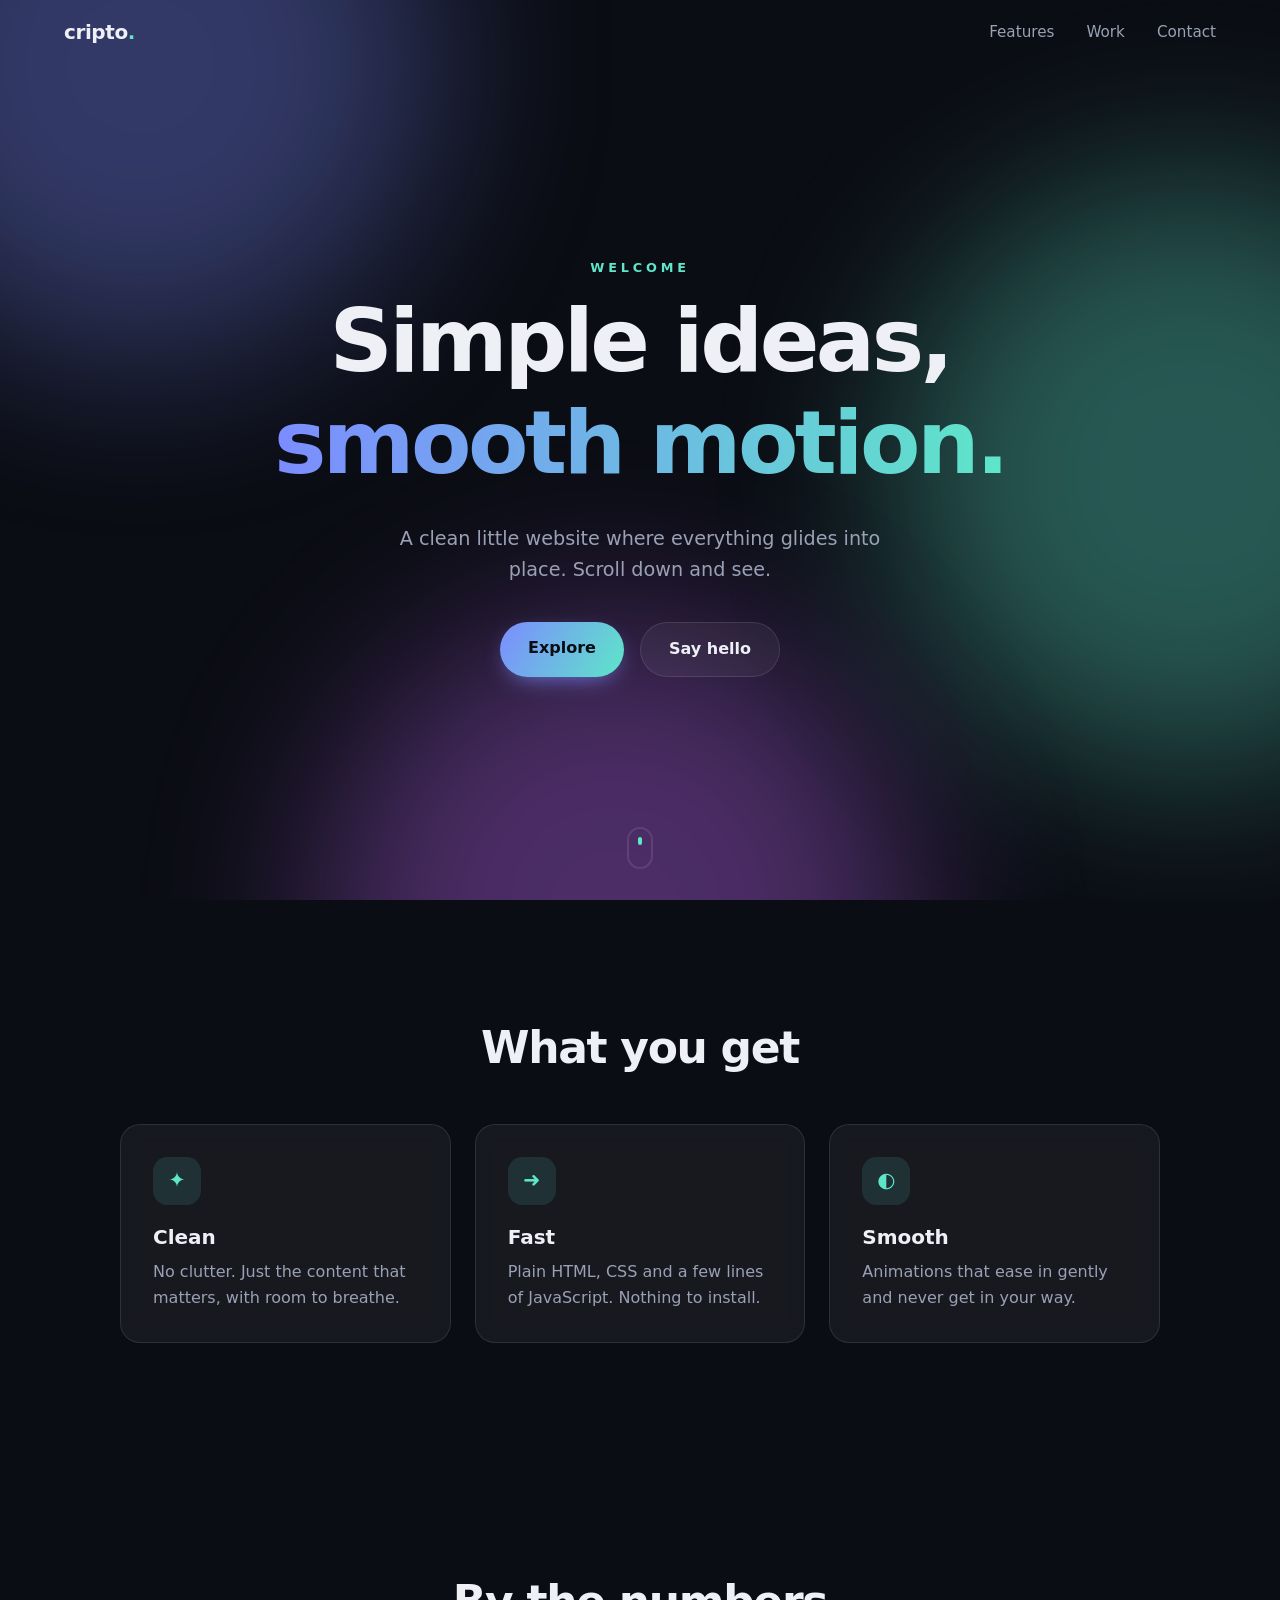
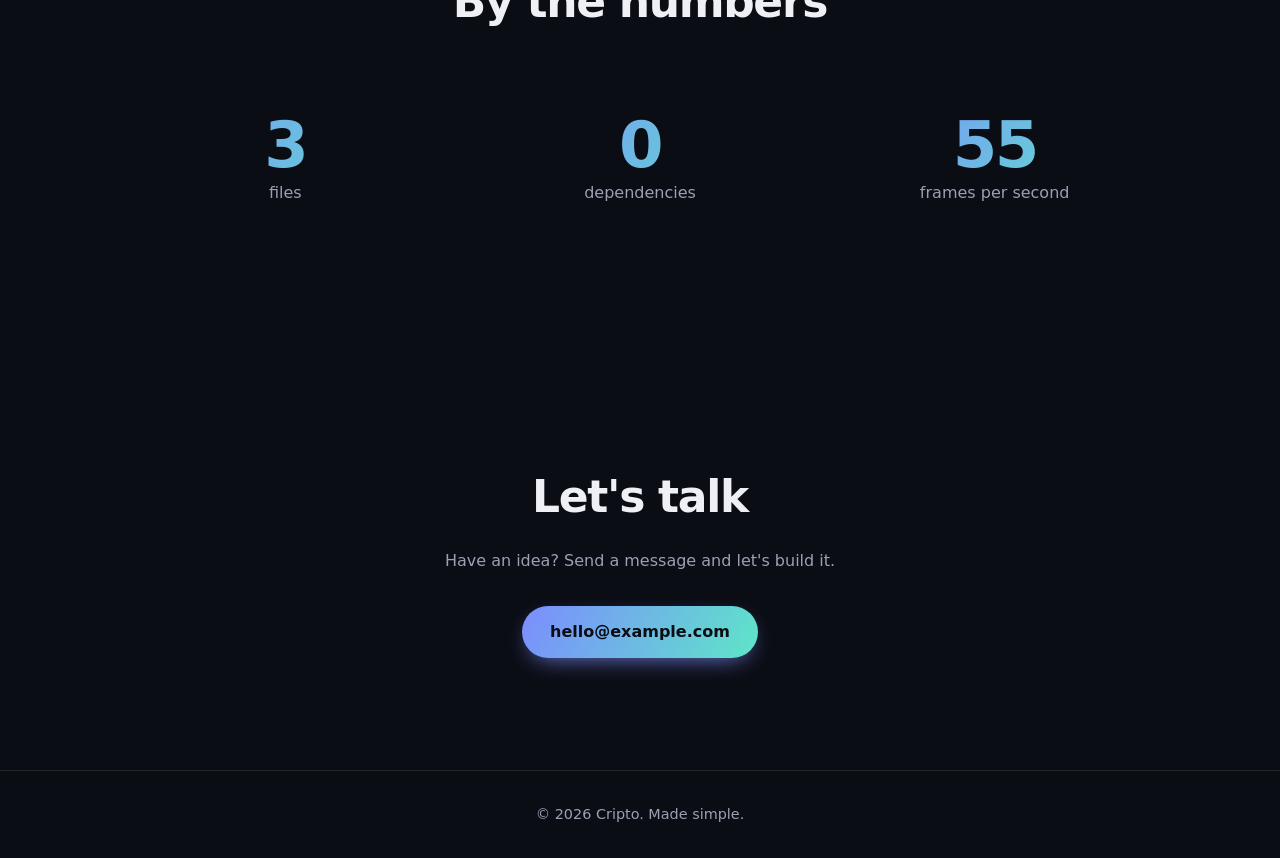
==== index.html @ 8497b8b5 "Add simple landing page with smooth animations Co-authored-by: Hoplite <288093033+usehoplite[bot]@us" ====
<!doctype html>
<html lang="en">
  <head>
    <meta charset="utf-8" />
    <meta name="viewport" content="width=device-width, initial-scale=1" />
    <title>Cripto — Simple &amp; Smooth</title>
    <meta name="description" content="A simple website with smooth animations." />
    <link rel="stylesheet" href="styles.css" />
  </head>
  <body>
    <div class="bg" aria-hidden="true">
      <span class="blob blob-a"></span>
      <span class="blob blob-b"></span>
      <span class="blob blob-c"></span>
    </div>

    <header class="nav">
      <a class="logo" href="#top">cripto<span>.</span></a>
      <nav>
        <a href="#features">Features</a>
        <a href="#work">Work</a>
        <a href="#contact">Contact</a>
      </nav>
    </header>

    <main id="top">
      <section class="hero">
        <p class="eyebrow rise" style="--i: 0">Welcome</p>
        <h1>
          <span class="line"><span class="rise" style="--i: 1">Simple ideas,</span></span>
          <span class="line"><span class="rise accent" style="--i: 2">smooth motion.</span></span>
        </h1>
        <p class="lead rise" style="--i: 3">
          A clean little website where everything glides into place. Scroll down and see.
        </p>
        <div class="actions rise" style="--i: 4">
          <a class="btn primary" href="#features">Explore</a>
          <a class="btn ghost" href="#contact">Say hello</a>
        </div>
        <a class="scroll-hint" href="#features" aria-label="Scroll to features"><span></span></a>
      </section>

      <section id="features" class="section">
        <h2 class="reveal">What you get</h2>
        <div class="grid">
          <article class="card reveal" style="--d: 0">
            <div class="icon">✦</div>
            <h3>Clean</h3>
            <p>No clutter. Just the content that matters, with room to breathe.</p>
          </article>
          <article class="card reveal" style="--d: 1">
            <div class="icon">➜</div>
            <h3>Fast</h3>
            <p>Plain HTML, CSS and a few lines of JavaScript. Nothing to install.</p>
          </article>
          <article class="card reveal" style="--d: 2">
            <div class="icon">◐</div>
            <h3>Smooth</h3>
            <p>Animations that ease in gently and never get in your way.</p>
          </article>
        </div>
      </section>

      <section id="work" class="section">
        <h2 class="reveal">By the numbers</h2>
        <div class="stats">
          <div class="stat reveal" style="--d: 0"><strong data-count="3">0</strong><span>files</span></div>
          <div class="stat reveal" style="--d: 1"><strong data-count="0">0</strong><span>dependencies</span></div>
          <div class="stat reveal" style="--d: 2"><strong data-count="60">0</strong><span>frames per second</span></div>
        </div>
      </section>

      <section id="contact" class="section contact">
        <h2 class="reveal">Let's talk</h2>
        <p class="reveal" style="--d: 1">Have an idea? Send a message and let's build it.</p>
        <a class="btn primary reveal" style="--d: 2" href="mailto:hello@example.com">hello@example.com</a>
      </section>
    </main>

    <footer class="footer">
      <p>© <span id="year"></span> Cripto. Made simple.</p>
    </footer>

    <script src="script.js"></script>
  </body>
</html>
---- styles.css ----
:root {
  --bg: #0b0d14;
  --surface: rgba(255, 255, 255, 0.05);
  --border: rgba(255, 255, 255, 0.1);
  --text: #eef0f6;
  --muted: #9aa1b5;
  --accent: #7c8cff;
  --accent-2: #5ee6c8;
  --ease: cubic-bezier(0.22, 1, 0.36, 1);
}

* {
  box-sizing: border-box;
  margin: 0;
}

html {
  scroll-behavior: smooth;
}

body {
  min-height: 100vh;
  font-family: system-ui, -apple-system, "Segoe UI", Roboto, sans-serif;
  line-height: 1.6;
  color: var(--text);
  background: var(--bg);
  overflow-x: hidden;
}

a {
  color: inherit;
  text-decoration: none;
}

/* Background blobs */
.bg {
  position: fixed;
  inset: 0;
  z-index: -1;
  overflow: hidden;
}

.blob {
  position: absolute;
  width: 46vmax;
  height: 46vmax;
  border-radius: 50%;
  filter: blur(90px);
  opacity: 0.35;
  will-change: transform;
  animation: drift 22s ease-in-out infinite alternate;
}

.blob-a {
  top: -18vmax;
  left: -12vmax;
  background: var(--accent);
}

.blob-b {
  right: -16vmax;
  top: 20vh;
  background: var(--accent-2);
  animation-duration: 28s;
  animation-delay: -6s;
}

.blob-c {
  bottom: -24vmax;
  left: 25vw;
  background: #c56bff;
  animation-duration: 34s;
  animation-delay: -12s;
}

@keyframes drift {
  from {
    transform: translate3d(0, 0, 0) scale(1);
  }
  to {
    transform: translate3d(6vmax, 4vmax, 0) scale(1.15);
  }
}

/* Navigation */
.nav {
  position: sticky;
  top: 0;
  z-index: 10;
  display: flex;
  align-items: center;
  justify-content: space-between;
  padding: 1rem clamp(1.25rem, 5vw, 4rem);
  border-bottom: 1px solid transparent;
  transition: background 0.4s var(--ease), border-color 0.4s var(--ease), backdrop-filter 0.4s var(--ease);
}

.nav.scrolled {
  background: rgba(11, 13, 20, 0.7);
  border-color: var(--border);
  backdrop-filter: blur(14px);
}

.logo {
  font-size: 1.25rem;
  font-weight: 700;
  letter-spacing: -0.02em;
}

.logo span {
  color: var(--accent-2);
}

.nav nav {
  display: flex;
  gap: clamp(1rem, 3vw, 2rem);
}

.nav nav a {
  position: relative;
  padding: 0.25rem 0;
  font-size: 0.95rem;
  color: var(--muted);
  transition: color 0.3s var(--ease);
}

.nav nav a::after {
  content: "";
  position: absolute;
  left: 0;
  bottom: 0;
  width: 100%;
  height: 2px;
  border-radius: 2px;
  background: linear-gradient(90deg, var(--accent), var(--accent-2));
  transform: scaleX(0);
  transform-origin: right;
  transition: transform 0.4s var(--ease);
}

.nav nav a:hover,
.nav nav a:focus-visible {
  color: var(--text);
}

.nav nav a:hover::after,
.nav nav a:focus-visible::after {
  transform: scaleX(1);
  transform-origin: left;
}

/* Hero */
.hero {
  position: relative;
  display: flex;
  flex-direction: column;
  align-items: center;
  justify-content: center;
  min-height: calc(100vh - 4rem);
  padding: 4rem 1.5rem 6rem;
  text-align: center;
}

.eyebrow {
  margin-bottom: 1rem;
  font-size: 0.8rem;
  font-weight: 600;
  letter-spacing: 0.3em;
  text-transform: uppercase;
  color: var(--accent-2);
}

h1 {
  font-size: clamp(2.6rem, 8vw, 5.5rem);
  font-weight: 800;
  line-height: 1.05;
  letter-spacing: -0.04em;
}

/* Clips each headline line so the text slides up from behind an edge */
.line {
  display: block;
  overflow: hidden;
  padding-bottom: 0.12em;
}

.line .rise {
  display: inline-block;
}

.accent {
  background: linear-gradient(90deg, var(--accent), var(--accent-2), var(--accent));
  background-size: 200% 100%;
  -webkit-background-clip: text;
  background-clip: text;
  color: transparent;
  animation: rise 1s var(--ease) both, shimmer 6s linear infinite;
  animation-delay: calc(var(--i, 0) * 120ms + 100ms), 0s;
}

.lead {
  max-width: 34rem;
  margin-top: 1.5rem;
  font-size: clamp(1rem, 2vw, 1.2rem);
  color: var(--muted);
}

.actions {
  display: flex;
  flex-wrap: wrap;
  justify-content: center;
  gap: 1rem;
  margin-top: 2.25rem;
}

.rise {
  animation: rise 1s var(--ease) both;
  animation-delay: calc(var(--i, 0) * 120ms + 100ms);
}

@keyframes rise {
  from {
    opacity: 0;
    transform: translate3d(0, 110%, 0);
  }
  to {
    opacity: 1;
    transform: translate3d(0, 0, 0);
  }
}

@keyframes shimmer {
  to {
    background-position: -200% 0;
  }
}

/* Buttons */
.btn {
  display: inline-block;
  padding: 0.85rem 1.75rem;
  border-radius: 999px;
  font-weight: 600;
  transition: transform 0.35s var(--ease), box-shadow 0.35s var(--ease), background 0.35s var(--ease),
    border-color 0.35s var(--ease);
}

.btn.primary {
  color: #0b0d14;
  background: linear-gradient(120deg, var(--accent), var(--accent-2));
  box-shadow: 0 8px 24px -10px var(--accent);
}

.btn.ghost {
  border: 1px solid var(--border);
  background: var(--surface);
}

.btn:hover,
.btn:focus-visible {
  transform: translateY(-3px);
}

.btn.primary:hover,
.btn.primary:focus-visible {
  box-shadow: 0 16px 34px -12px var(--accent);
}

.btn.ghost:hover,
.btn.ghost:focus-visible {
  border-color: rgba(255, 255, 255, 0.3);
  background: rgba(255, 255, 255, 0.09);
}

.btn:active {
  transform: translateY(0) scale(0.97);
}

/* Scroll hint */
.scroll-hint {
  position: absolute;
  bottom: 2rem;
  width: 26px;
  height: 42px;
  border: 2px solid var(--border);
  border-radius: 14px;
  animation: fade 1s var(--ease) 1s both;
}

.scroll-hint span {
  position: absolute;
  top: 8px;
  left: 50%;
  width: 4px;
  height: 8px;
  margin-left: -2px;
  border-radius: 2px;
  background: var(--accent-2);
  animation: wheel 1.8s var(--ease) infinite;
}

@keyframes wheel {
  0% {
    opacity: 0;
    transform: translateY(0);
  }
  30% {
    opacity: 1;
  }
  100% {
    opacity: 0;
    transform: translateY(14px);
  }
}

@keyframes fade {
  from {
    opacity: 0;
  }
  to {
    opacity: 1;
  }
}

/* Sections */
.section {
  max-width: 68rem;
  margin: 0 auto;
  padding: clamp(4rem, 10vw, 7rem) 1.5rem;
  scroll-margin-top: 4rem;
}

h2 {
  margin-bottom: 2.5rem;
  font-size: clamp(1.8rem, 4vw, 2.75rem);
  letter-spacing: -0.03em;
  text-align: center;
}

.grid,
.stats {
  display: grid;
  grid-template-columns: repeat(auto-fit, minmax(15rem, 1fr));
  gap: 1.5rem;
}

.card {
  padding: 2rem;
  border: 1px solid var(--border);
  border-radius: 1.25rem;
  background: var(--surface);
  backdrop-filter: blur(10px);
}

.card h3 {
  margin: 1rem 0 0.4rem;
  font-size: 1.25rem;
}

.card p {
  color: var(--muted);
}

.icon {
  display: grid;
  place-items: center;
  width: 3rem;
  height: 3rem;
  border-radius: 0.9rem;
  font-size: 1.3rem;
  color: var(--accent-2);
  background: rgba(94, 230, 200, 0.12);
  transition: transform 0.5s var(--ease);
}

.card:hover .icon {
  transform: rotate(-8deg) scale(1.12);
}

.stat {
  padding: 2rem 1rem;
  text-align: center;
}

.stat strong {
  display: block;
  font-size: clamp(2.5rem, 6vw, 4rem);
  font-weight: 800;
  line-height: 1.1;
  letter-spacing: -0.04em;
  font-variant-numeric: tabular-nums;
  background: linear-gradient(120deg, var(--accent), var(--accent-2));
  -webkit-background-clip: text;
  background-clip: text;
  color: transparent;
}

.stat span {
  color: var(--muted);
}

.contact {
  text-align: center;
}

.contact h2 {
  margin-bottom: 1rem;
}

.contact p {
  margin-bottom: 2rem;
  color: var(--muted);
}

.footer {
  padding: 2rem 1.5rem;
  border-top: 1px solid var(--border);
  font-size: 0.9rem;
  text-align: center;
  color: var(--muted);
}

/* Scroll reveal: only hidden once JS is running, so content shows without it */
.js .reveal {
  opacity: 0;
  transform: translate3d(0, 32px, 0);
  transition: opacity 0.9s var(--ease), transform 0.9s var(--ease), border-color 0.35s var(--ease),
    box-shadow 0.35s var(--ease);
  transition-delay: calc(var(--d, 0) * 110ms), calc(var(--d, 0) * 110ms), 0s, 0s;
}

.js .reveal.visible {
  opacity: 1;
  transform: translate3d(0, 0, 0);
}

/* Hover lift must not wait for the staggered reveal delay */
.js .card.reveal.visible:hover {
  transform: translate3d(0, -8px, 0);
  border-color: rgba(124, 140, 255, 0.5);
  box-shadow: 0 24px 48px -24px rgba(124, 140, 255, 0.55);
  transition-duration: 0.45s;
  transition-delay: 0s;
}

@media (prefers-reduced-motion: reduce) {
  html {
    scroll-behavior: auto;
  }

  *,
  *::before,
  *::after {
    animation: none !important;
    transition: none !important;
  }

  .js .reveal {
    opacity: 1;
    transform: none;
  }
}
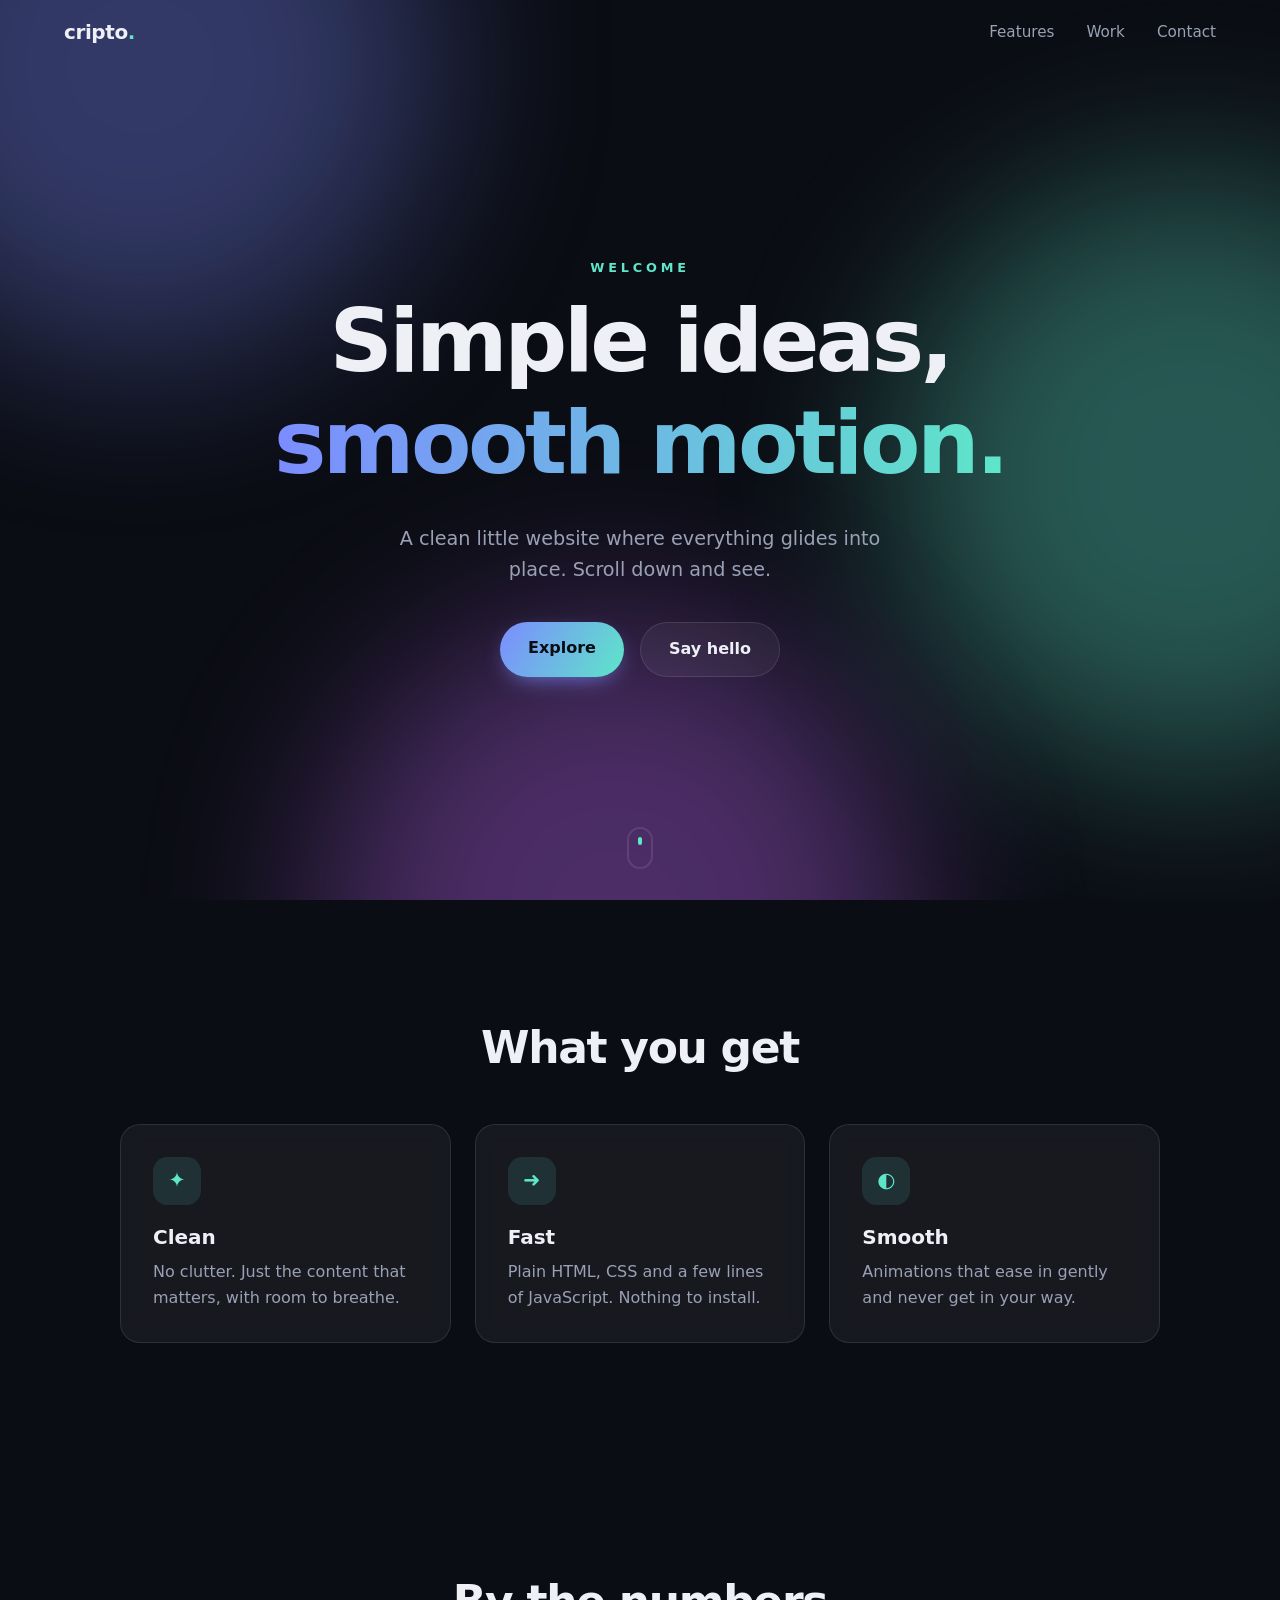
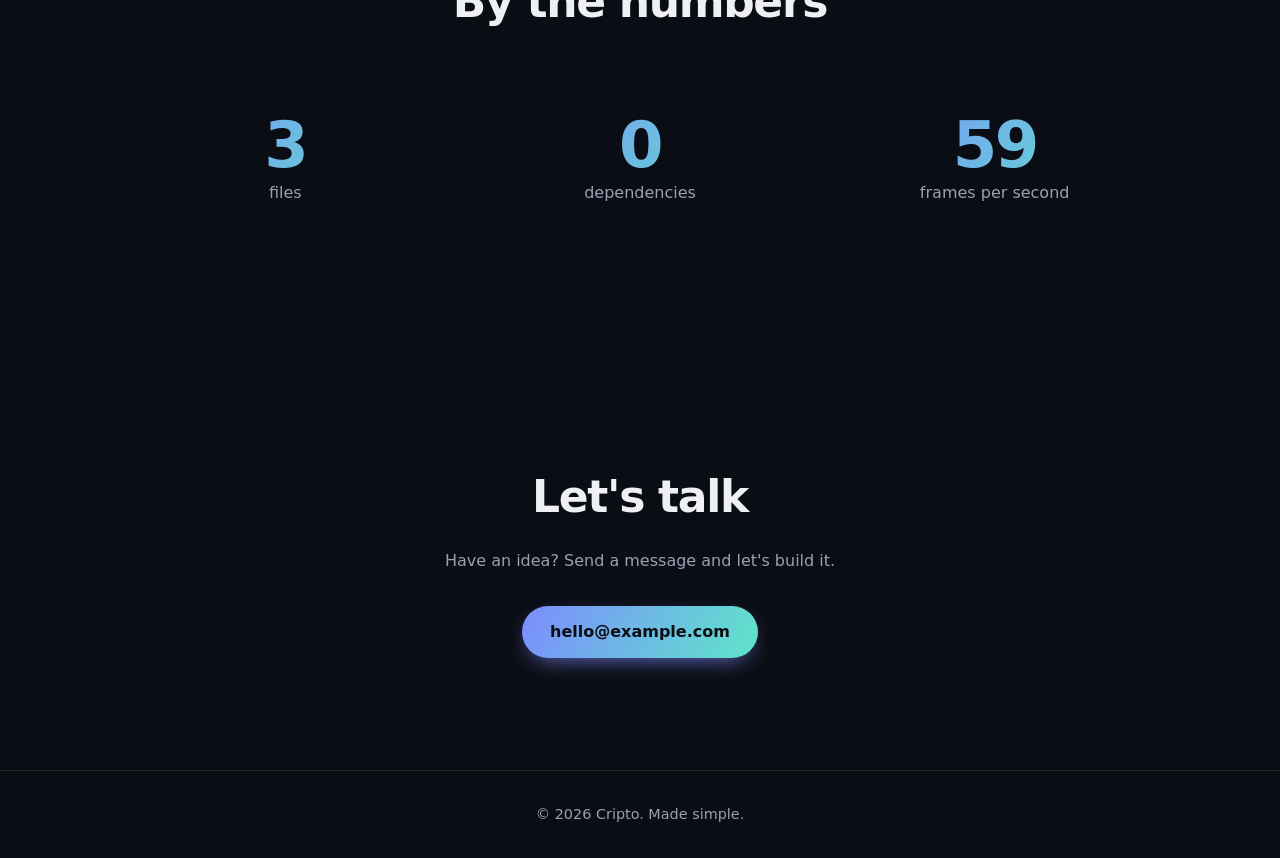
==== commit 27472bff: "Inline styles and script into index.html so it works as a single file Co-authored-by: Hoplite <28809" ====
--- a/index.html
+++ b/index.html
@@ -5,7 +5,470 @@
     <meta name="viewport" content="width=device-width, initial-scale=1" />
     <title>Cripto — Simple &amp; Smooth</title>
     <meta name="description" content="A simple website with smooth animations." />
-    <link rel="stylesheet" href="styles.css" />
+    <style>
+      :root {
+        --bg: #0b0d14;
+        --surface: rgba(255, 255, 255, 0.05);
+        --border: rgba(255, 255, 255, 0.1);
+        --text: #eef0f6;
+        --muted: #9aa1b5;
+        --accent: #7c8cff;
+        --accent-2: #5ee6c8;
+        --ease: cubic-bezier(0.22, 1, 0.36, 1);
+      }
+
+      * {
+        box-sizing: border-box;
+        margin: 0;
+      }
+
+      html {
+        scroll-behavior: smooth;
+      }
+
+      body {
+        min-height: 100vh;
+        font-family: system-ui, -apple-system, "Segoe UI", Roboto, sans-serif;
+        line-height: 1.6;
+        color: var(--text);
+        background: var(--bg);
+        overflow-x: hidden;
+      }
+
+      a {
+        color: inherit;
+        text-decoration: none;
+      }
+
+      /* Background blobs */
+      .bg {
+        position: fixed;
+        inset: 0;
+        z-index: -1;
+        overflow: hidden;
+      }
+
+      .blob {
+        position: absolute;
+        width: 46vmax;
+        height: 46vmax;
+        border-radius: 50%;
+        filter: blur(90px);
+        opacity: 0.35;
+        will-change: transform;
+        animation: drift 22s ease-in-out infinite alternate;
+      }
+
+      .blob-a {
+        top: -18vmax;
+        left: -12vmax;
+        background: var(--accent);
+      }
+
+      .blob-b {
+        right: -16vmax;
+        top: 20vh;
+        background: var(--accent-2);
+        animation-duration: 28s;
+        animation-delay: -6s;
+      }
+
+      .blob-c {
+        bottom: -24vmax;
+        left: 25vw;
+        background: #c56bff;
+        animation-duration: 34s;
+        animation-delay: -12s;
+      }
+
+      @keyframes drift {
+        from {
+          transform: translate3d(0, 0, 0) scale(1);
+        }
+        to {
+          transform: translate3d(6vmax, 4vmax, 0) scale(1.15);
+        }
+      }
+
+      /* Navigation */
+      .nav {
+        position: sticky;
+        top: 0;
+        z-index: 10;
+        display: flex;
+        align-items: center;
+        justify-content: space-between;
+        padding: 1rem clamp(1.25rem, 5vw, 4rem);
+        border-bottom: 1px solid transparent;
+        transition: background 0.4s var(--ease), border-color 0.4s var(--ease), backdrop-filter 0.4s var(--ease);
+      }
+
+      .nav.scrolled {
+        background: rgba(11, 13, 20, 0.7);
+        border-color: var(--border);
+        backdrop-filter: blur(14px);
+      }
+
+      .logo {
+        font-size: 1.25rem;
+        font-weight: 700;
+        letter-spacing: -0.02em;
+      }
+
+      .logo span {
+        color: var(--accent-2);
+      }
+
+      .nav nav {
+        display: flex;
+        gap: clamp(1rem, 3vw, 2rem);
+      }
+
+      .nav nav a {
+        position: relative;
+        padding: 0.25rem 0;
+        font-size: 0.95rem;
+        color: var(--muted);
+        transition: color 0.3s var(--ease);
+      }
+
+      .nav nav a::after {
+        content: "";
+        position: absolute;
+        left: 0;
+        bottom: 0;
+        width: 100%;
+        height: 2px;
+        border-radius: 2px;
+        background: linear-gradient(90deg, var(--accent), var(--accent-2));
+        transform: scaleX(0);
+        transform-origin: right;
+        transition: transform 0.4s var(--ease);
+      }
+
+      .nav nav a:hover,
+      .nav nav a:focus-visible {
+        color: var(--text);
+      }
+
+      .nav nav a:hover::after,
+      .nav nav a:focus-visible::after {
+        transform: scaleX(1);
+        transform-origin: left;
+      }
+
+      /* Hero */
+      .hero {
+        position: relative;
+        display: flex;
+        flex-direction: column;
+        align-items: center;
+        justify-content: center;
+        min-height: calc(100vh - 4rem);
+        padding: 4rem 1.5rem 6rem;
+        text-align: center;
+      }
+
+      .eyebrow {
+        margin-bottom: 1rem;
+        font-size: 0.8rem;
+        font-weight: 600;
+        letter-spacing: 0.3em;
+        text-transform: uppercase;
+        color: var(--accent-2);
+      }
+
+      h1 {
+        font-size: clamp(2.6rem, 8vw, 5.5rem);
+        font-weight: 800;
+        line-height: 1.05;
+        letter-spacing: -0.04em;
+      }
+
+      /* Clips each headline line so the text slides up from behind an edge */
+      .line {
+        display: block;
+        overflow: hidden;
+        padding-bottom: 0.12em;
+      }
+
+      .line .rise {
+        display: inline-block;
+      }
+
+      .accent {
+        background: linear-gradient(90deg, var(--accent), var(--accent-2), var(--accent));
+        background-size: 200% 100%;
+        -webkit-background-clip: text;
+        background-clip: text;
+        color: transparent;
+        animation: rise 1s var(--ease) both, shimmer 6s linear infinite;
+        animation-delay: calc(var(--i, 0) * 120ms + 100ms), 0s;
+      }
+
+      .lead {
+        max-width: 34rem;
+        margin-top: 1.5rem;
+        font-size: clamp(1rem, 2vw, 1.2rem);
+        color: var(--muted);
+      }
+
+      .actions {
+        display: flex;
+        flex-wrap: wrap;
+        justify-content: center;
+        gap: 1rem;
+        margin-top: 2.25rem;
+      }
+
+      .rise {
+        animation: rise 1s var(--ease) both;
+        animation-delay: calc(var(--i, 0) * 120ms + 100ms);
+      }
+
+      @keyframes rise {
+        from {
+          opacity: 0;
+          transform: translate3d(0, 110%, 0);
+        }
+        to {
+          opacity: 1;
+          transform: translate3d(0, 0, 0);
+        }
+      }
+
+      @keyframes shimmer {
+        to {
+          background-position: -200% 0;
+        }
+      }
+
+      /* Buttons */
+      .btn {
+        display: inline-block;
+        padding: 0.85rem 1.75rem;
+        border-radius: 999px;
+        font-weight: 600;
+        transition: transform 0.35s var(--ease), box-shadow 0.35s var(--ease), background 0.35s var(--ease),
+          border-color 0.35s var(--ease);
+      }
+
+      .btn.primary {
+        color: #0b0d14;
+        background: linear-gradient(120deg, var(--accent), var(--accent-2));
+        box-shadow: 0 8px 24px -10px var(--accent);
+      }
+
+      .btn.ghost {
+        border: 1px solid var(--border);
+        background: var(--surface);
+      }
+
+      .btn:hover,
+      .btn:focus-visible {
+        transform: translateY(-3px);
+      }
+
+      .btn.primary:hover,
+      .btn.primary:focus-visible {
+        box-shadow: 0 16px 34px -12px var(--accent);
+      }
+
+      .btn.ghost:hover,
+      .btn.ghost:focus-visible {
+        border-color: rgba(255, 255, 255, 0.3);
+        background: rgba(255, 255, 255, 0.09);
+      }
+
+      .btn:active {
+        transform: translateY(0) scale(0.97);
+      }
+
+      /* Scroll hint */
+      .scroll-hint {
+        position: absolute;
+        bottom: 2rem;
+        width: 26px;
+        height: 42px;
+        border: 2px solid var(--border);
+        border-radius: 14px;
+        animation: fade 1s var(--ease) 1s both;
+      }
+
+      .scroll-hint span {
+        position: absolute;
+        top: 8px;
+        left: 50%;
+        width: 4px;
+        height: 8px;
+        margin-left: -2px;
+        border-radius: 2px;
+        background: var(--accent-2);
+        animation: wheel 1.8s var(--ease) infinite;
+      }
+
+      @keyframes wheel {
+        0% {
+          opacity: 0;
+          transform: translateY(0);
+        }
+        30% {
+          opacity: 1;
+        }
+        100% {
+          opacity: 0;
+          transform: translateY(14px);
+        }
+      }
+
+      @keyframes fade {
+        from {
+          opacity: 0;
+        }
+        to {
+          opacity: 1;
+        }
+      }
+
+      /* Sections */
+      .section {
+        max-width: 68rem;
+        margin: 0 auto;
+        padding: clamp(4rem, 10vw, 7rem) 1.5rem;
+        scroll-margin-top: 4rem;
+      }
+
+      h2 {
+        margin-bottom: 2.5rem;
+        font-size: clamp(1.8rem, 4vw, 2.75rem);
+        letter-spacing: -0.03em;
+        text-align: center;
+      }
+
+      .grid,
+      .stats {
+        display: grid;
+        grid-template-columns: repeat(auto-fit, minmax(15rem, 1fr));
+        gap: 1.5rem;
+      }
+
+      .card {
+        padding: 2rem;
+        border: 1px solid var(--border);
+        border-radius: 1.25rem;
+        background: var(--surface);
+        backdrop-filter: blur(10px);
+      }
+
+      .card h3 {
+        margin: 1rem 0 0.4rem;
+        font-size: 1.25rem;
+      }
+
+      .card p {
+        color: var(--muted);
+      }
+
+      .icon {
+        display: grid;
+        place-items: center;
+        width: 3rem;
+        height: 3rem;
+        border-radius: 0.9rem;
+        font-size: 1.3rem;
+        color: var(--accent-2);
+        background: rgba(94, 230, 200, 0.12);
+        transition: transform 0.5s var(--ease);
+      }
+
+      .card:hover .icon {
+        transform: rotate(-8deg) scale(1.12);
+      }
+
+      .stat {
+        padding: 2rem 1rem;
+        text-align: center;
+      }
+
+      .stat strong {
+        display: block;
+        font-size: clamp(2.5rem, 6vw, 4rem);
+        font-weight: 800;
+        line-height: 1.1;
+        letter-spacing: -0.04em;
+        font-variant-numeric: tabular-nums;
+        background: linear-gradient(120deg, var(--accent), var(--accent-2));
+        -webkit-background-clip: text;
+        background-clip: text;
+        color: transparent;
+      }
+
+      .stat span {
+        color: var(--muted);
+      }
+
+      .contact {
+        text-align: center;
+      }
+
+      .contact h2 {
+        margin-bottom: 1rem;
+      }
+
+      .contact p {
+        margin-bottom: 2rem;
+        color: var(--muted);
+      }
+
+      .footer {
+        padding: 2rem 1.5rem;
+        border-top: 1px solid var(--border);
+        font-size: 0.9rem;
+        text-align: center;
+        color: var(--muted);
+      }
+
+      /* Scroll reveal: only hidden once JS is running, so content shows without it */
+      .js .reveal {
+        opacity: 0;
+        transform: translate3d(0, 32px, 0);
+        transition: opacity 0.9s var(--ease), transform 0.9s var(--ease), border-color 0.35s var(--ease),
+          box-shadow 0.35s var(--ease);
+        transition-delay: calc(var(--d, 0) * 110ms), calc(var(--d, 0) * 110ms), 0s, 0s;
+      }
+
+      .js .reveal.visible {
+        opacity: 1;
+        transform: translate3d(0, 0, 0);
+      }
+
+      /* Hover lift must not wait for the staggered reveal delay */
+      .js .card.reveal.visible:hover {
+        transform: translate3d(0, -8px, 0);
+        border-color: rgba(124, 140, 255, 0.5);
+        box-shadow: 0 24px 48px -24px rgba(124, 140, 255, 0.55);
+        transition-duration: 0.45s;
+        transition-delay: 0s;
+      }
+
+      @media (prefers-reduced-motion: reduce) {
+        html {
+          scroll-behavior: auto;
+        }
+
+        *,
+        *::before,
+        *::after {
+          animation: none !important;
+          transition: none !important;
+        }
+
+        .js .reveal {
+          opacity: 1;
+          transform: none;
+        }
+      }
+    </style>
   </head>
   <body>
     <div class="bg" aria-hidden="true">
@@ -81,6 +544,48 @@
       <p>© <span id="year"></span> Cripto. Made simple.</p>
     </footer>
 
-    <script src="script.js"></script>
+    <script>
+      document.documentElement.classList.add("js");
+
+      const reduceMotion = window.matchMedia("(prefers-reduced-motion: reduce)").matches;
+
+      document.getElementById("year").textContent = new Date().getFullYear();
+
+      const nav = document.querySelector(".nav");
+      const onScroll = () => nav.classList.toggle("scrolled", window.scrollY > 10);
+      window.addEventListener("scroll", onScroll, { passive: true });
+      onScroll();
+
+      function countUp(el) {
+        const target = Number(el.dataset.count);
+        if (reduceMotion || target === 0) {
+          el.textContent = target;
+          return;
+        }
+        const duration = 1400;
+        const start = performance.now();
+        const tick = (now) => {
+          const t = Math.min((now - start) / duration, 1);
+          const eased = 1 - Math.pow(1 - t, 3);
+          el.textContent = Math.round(target * eased);
+          if (t < 1) requestAnimationFrame(tick);
+        };
+        requestAnimationFrame(tick);
+      }
+
+      const observer = new IntersectionObserver(
+        (entries) => {
+          for (const entry of entries) {
+            if (!entry.isIntersecting) continue;
+            entry.target.classList.add("visible");
+            entry.target.querySelectorAll("[data-count]").forEach(countUp);
+            observer.unobserve(entry.target);
+          }
+        },
+        { threshold: 0.15, rootMargin: "0px 0px -40px 0px" }
+      );
+
+      document.querySelectorAll(".reveal").forEach((el) => observer.observe(el));
+    </script>
   </body>
 </html>
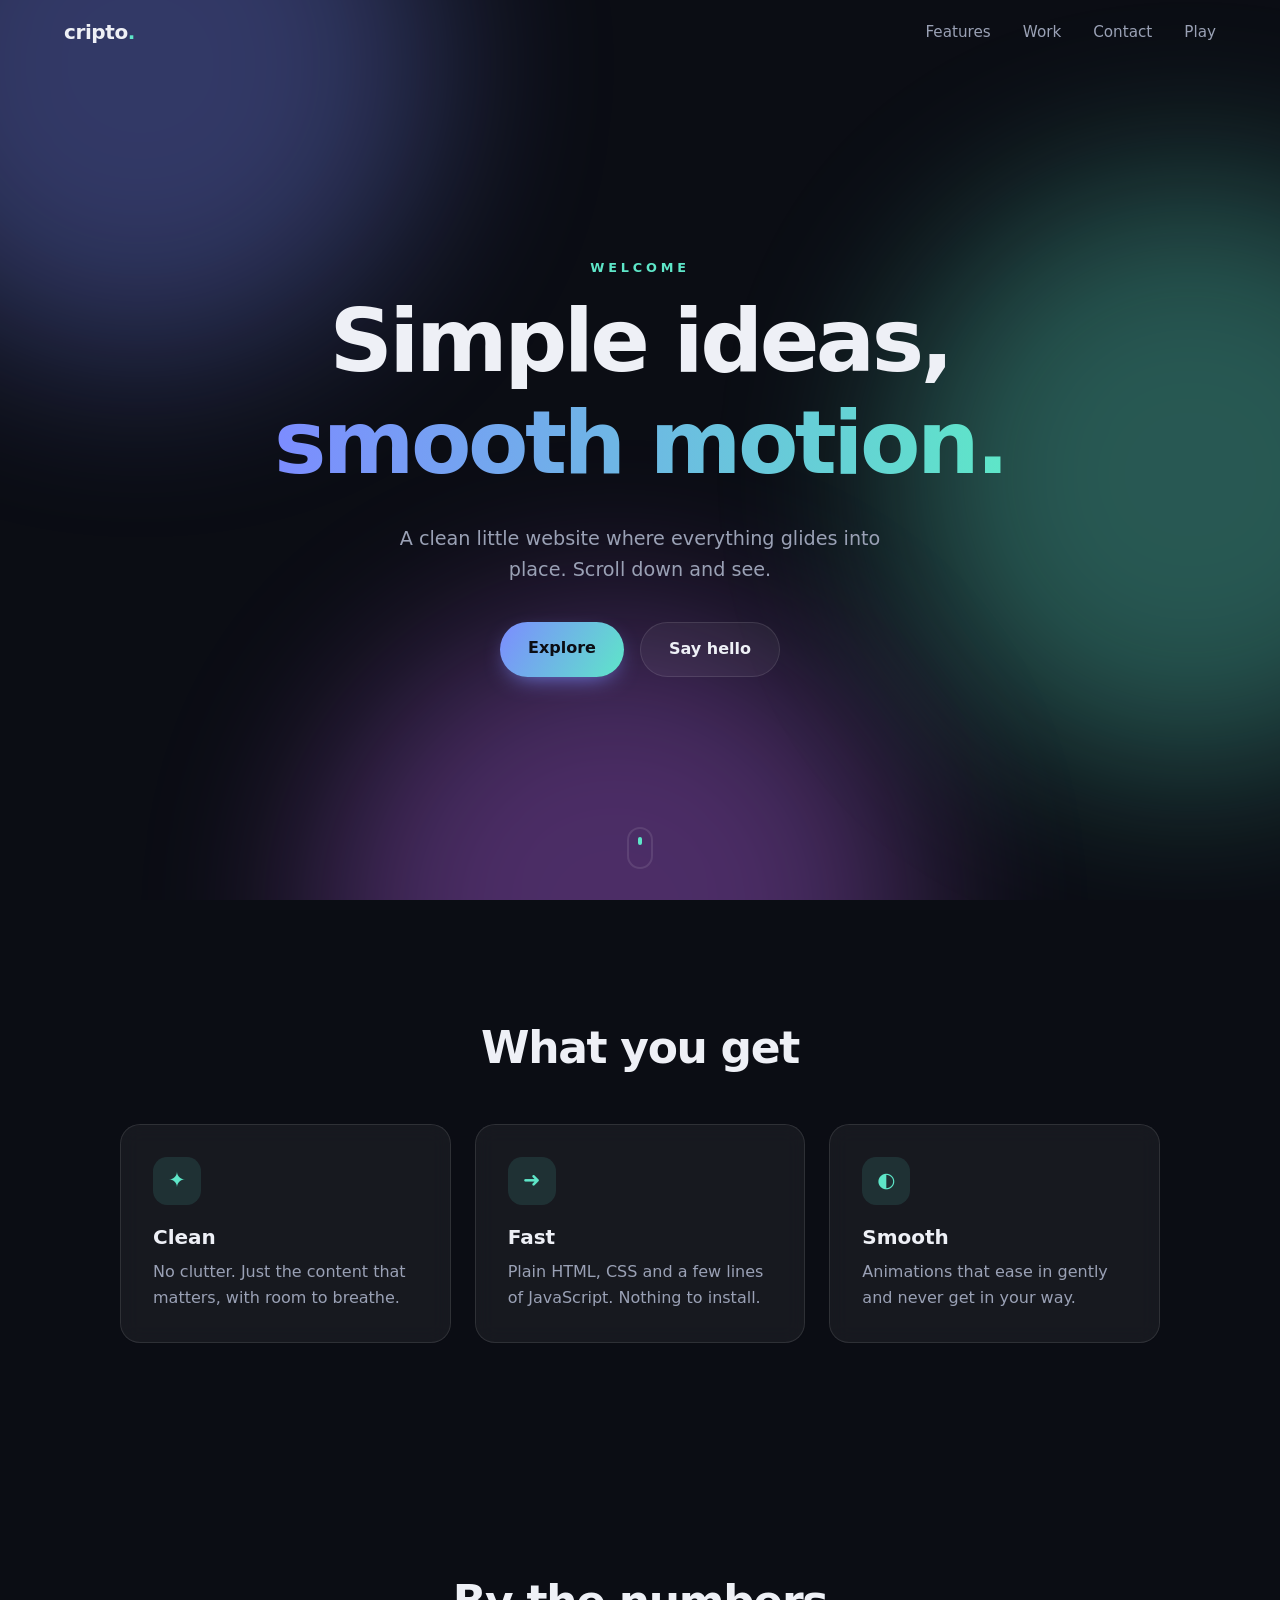
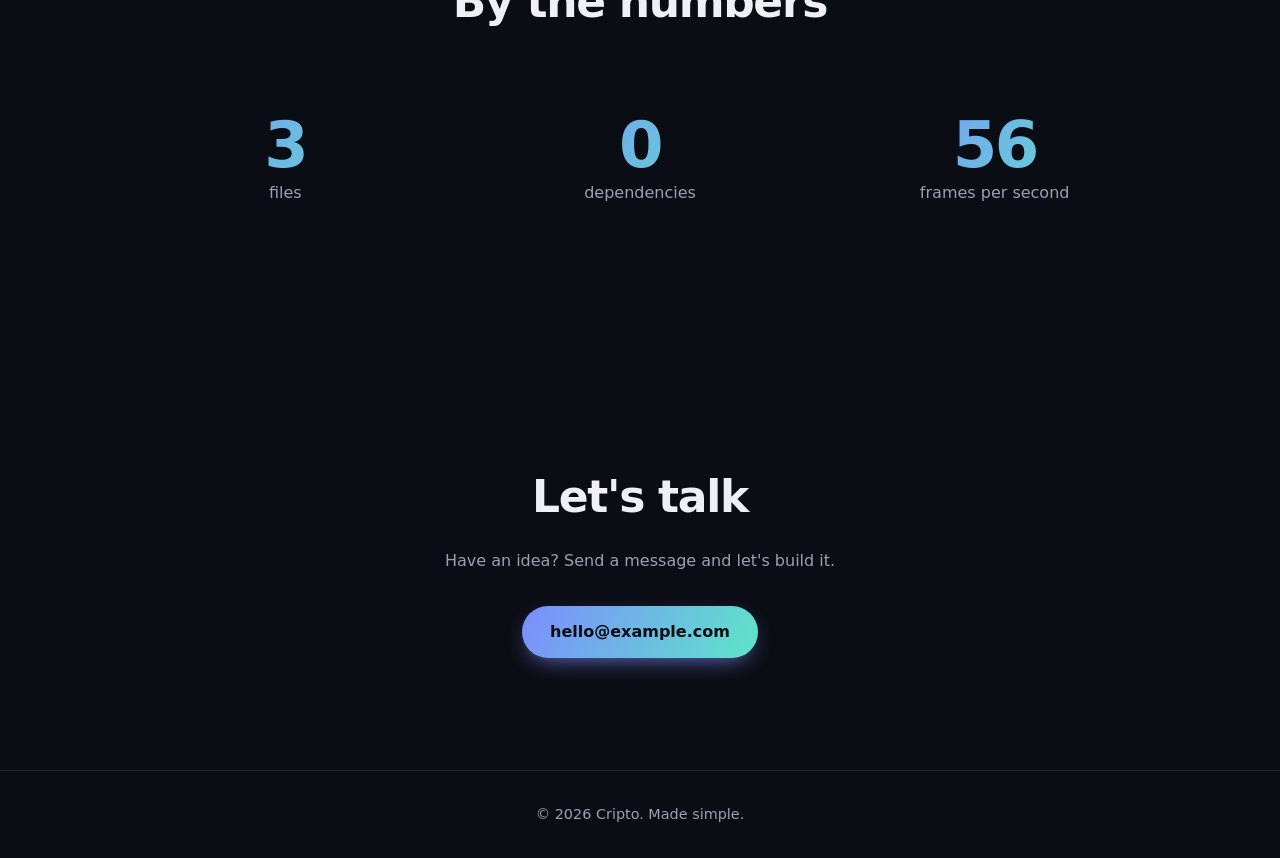
==== commit b8896f28: "Add Orb Dodge mobile game page and link it from the nav Co-authored-by: Hoplite <288093033+usehoplit" ====
--- a/index.html
+++ b/index.html
@@ -483,6 +483,7 @@
         <a href="#features">Features</a>
         <a href="#work">Work</a>
         <a href="#contact">Contact</a>
+        <a href="game.html">Play</a>
       </nav>
     </header>
 
